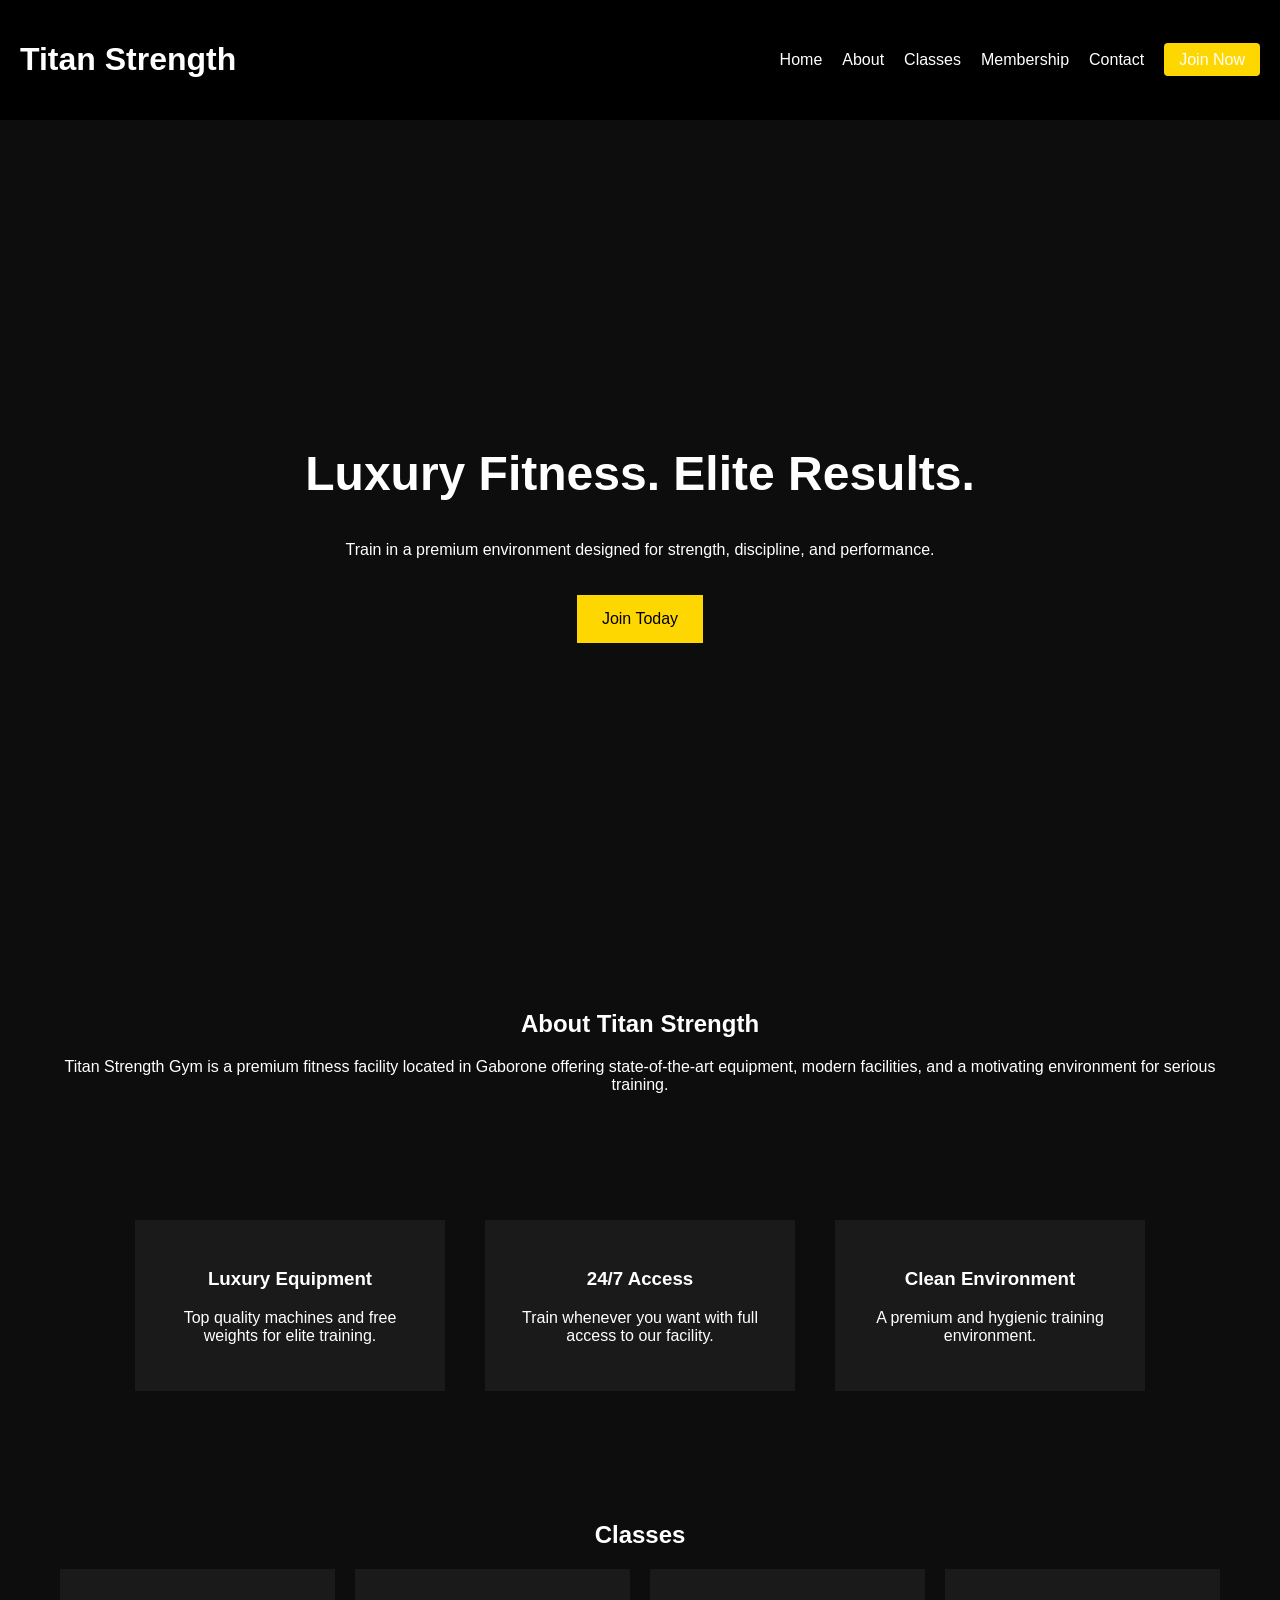
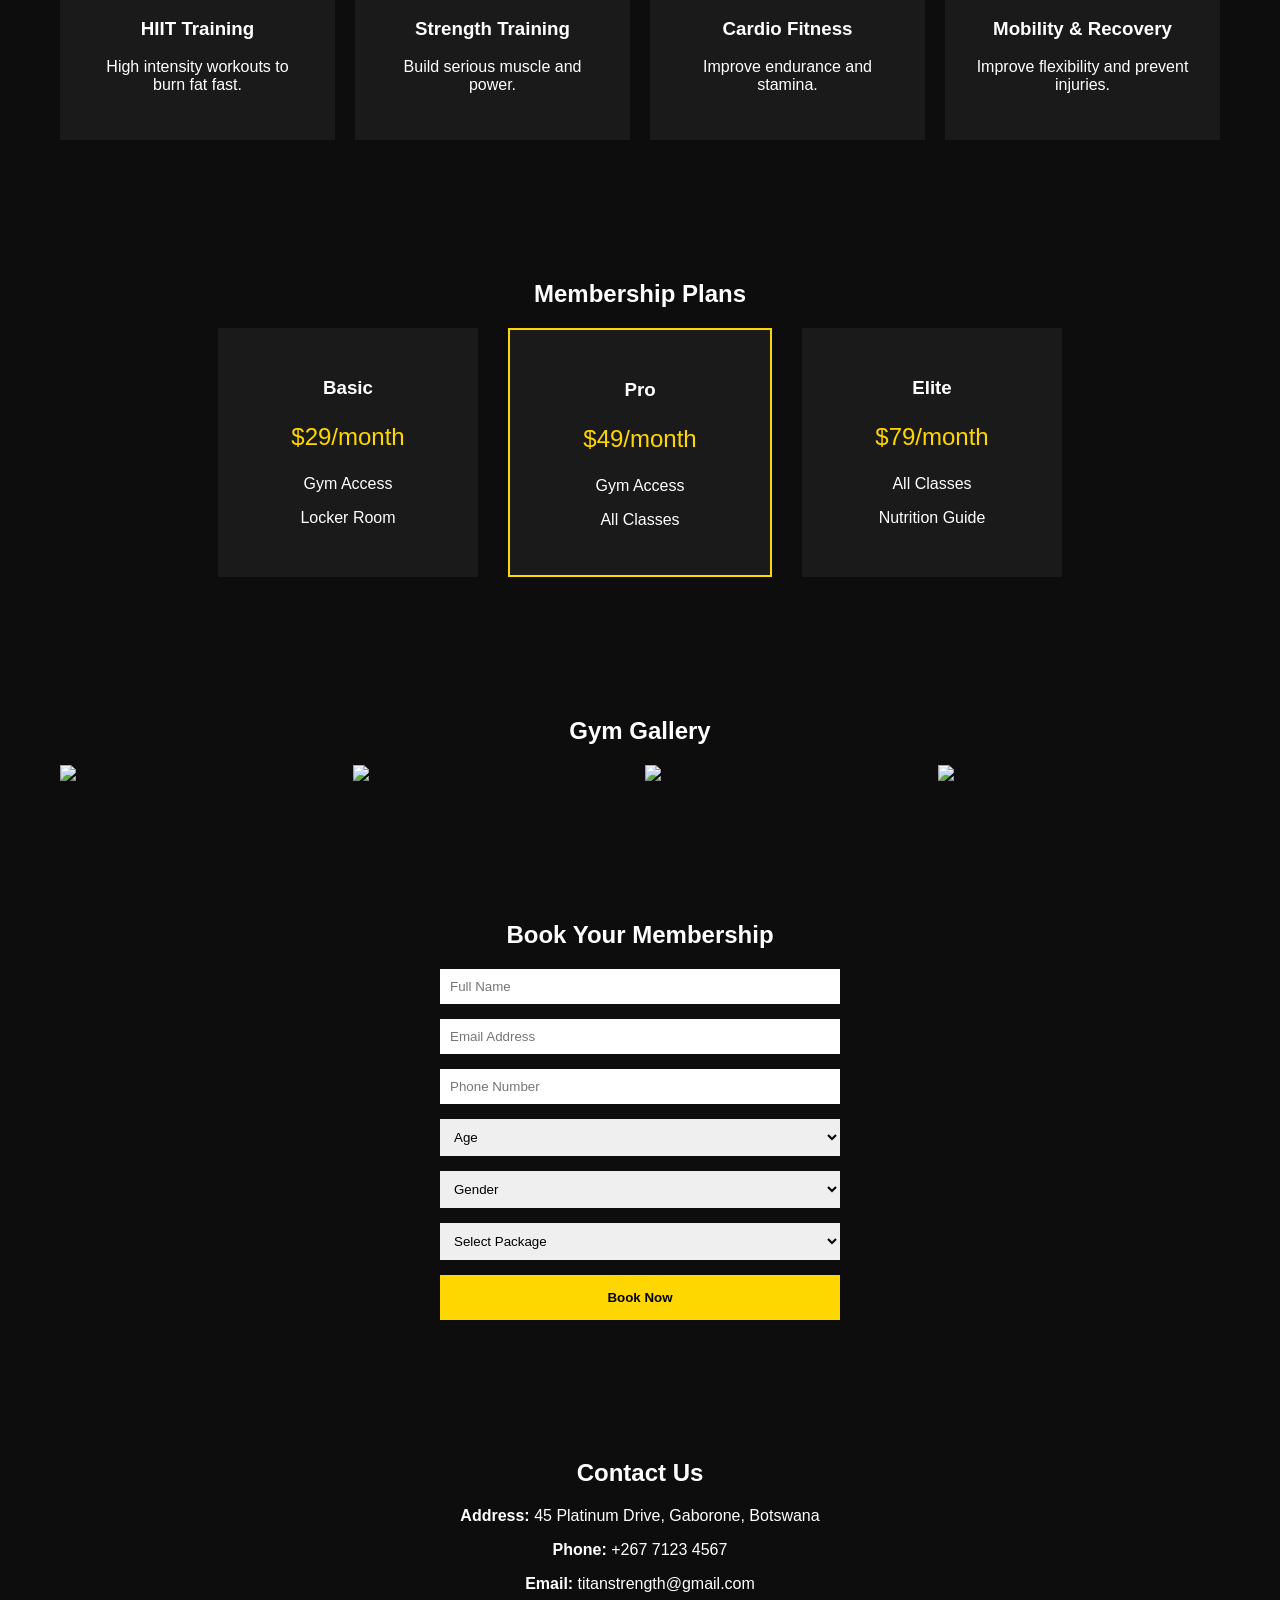
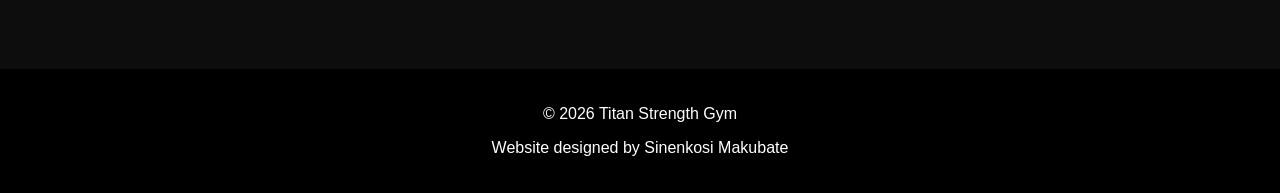
==== index.html @ 924242a6 "Add files via upload" ====
<!DOCTYPE html>
<html>
<head>
<title>Titan Strength Gym</title>
<link rel="stylesheet" href="style.css">
<meta name="viewport" content="width=device-width, initial-scale=1">
</head>

<body>

<header>
<div class="nav">
<h1>Titan Strength</h1>

<ul>
<li><a href="#">Home</a></li>
<li><a href="#about">About</a></li>
<li><a href="#classes">Classes</a></li>
<li><a href="#membership">Membership</a></li>
<li><a href="#contact">Contact</a></li>
<li><a class="join-btn" href="#booking">Join Now</a></li>
</ul>
</div>
</header>

<section class="hero">
<div class="hero-text">
<h2>Luxury Fitness. Elite Results.</h2>
<p>Train in a premium environment designed for strength, discipline, and performance.</p>
<a href="#booking" class="hero-btn">Join Today</a>
</div>
</section>

<section id="about" class="about">
<h2>About Titan Strength</h2>
<p>
Titan Strength Gym is a premium fitness facility located in Gaborone offering
state-of-the-art equipment, modern facilities, and a motivating environment
for serious training.
</p>
</section>

<section class="features">
<div class="feature">
<h3>Luxury Equipment</h3>
<p>Top quality machines and free weights for elite training.</p>
</div>

<div class="feature">
<h3>24/7 Access</h3>
<p>Train whenever you want with full access to our facility.</p>
</div>

<div class="feature">
<h3>Clean Environment</h3>
<p>A premium and hygienic training environment.</p>
</div>
</section>

<section id="classes" class="classes">
<h2>Classes</h2>

<div class="class-grid">
<div class="class-card">
<h3>HIIT Training</h3>
<p>High intensity workouts to burn fat fast.</p>
</div>

<div class="class-card">
<h3>Strength Training</h3>
<p>Build serious muscle and power.</p>
</div>

<div class="class-card">
<h3>Cardio Fitness</h3>
<p>Improve endurance and stamina.</p>
</div>

<div class="class-card">
<h3>Mobility & Recovery</h3>
<p>Improve flexibility and prevent injuries.</p>
</div>
</div>
</section>

<section id="membership" class="membership">
<h2>Membership Plans</h2>

<div class="pricing">

<div class="plan">
<h3>Basic</h3>
<p class="price">$29/month</p>
<p>Gym Access</p>
<p>Locker Room</p>
</div>

<div class="plan highlight">
<h3>Pro</h3>
<p class="price">$49/month</p>
<p>Gym Access</p>
<p>All Classes</p>
</div>

<div class="plan">
<h3>Elite</h3>
<p class="price">$79/month</p>
<p>All Classes</p>
<p>Nutrition Guide</p>
</div>

</div>
</section>

<section class="gallery">
<h2>Gym Gallery</h2>

<div class="gallery-grid">
<img src="https://images.unsplash.com/photo-1558611848-73f7eb4001a1">
<img src="https://images.unsplash.com/photo-1583454110551-21f2fa2afe61">
<img src="https://images.unsplash.com/photo-1517836357463-d25dfeac3438">
<img src="https://images.unsplash.com/photo-1571019613454-1cb2f99b2d8b">
</div>

</section>

<section id="booking" class="booking">

<h2>Book Your Membership</h2>

<form action="booking.html">

<input type="text" placeholder="Full Name" required>

<input type="email" placeholder="Email Address" required>

<input type="tel" placeholder="Phone Number" required>

<select required>
<option>Age</option>
<option>13</option>
<option>14</option>
<option>15</option>
<option>16</option>
<option>17</option>
<option>18</option>
<option>19</option>
<option>20</option>
<option>21</option>
<option>22</option>
<option>23</option>
<option>24</option>
<option>25+</option>
</select>

<select required>
<option>Gender</option>
<option>Male</option>
<option>Female</option>
<option>Other</option>
</select>

<select required>
<option>Select Package</option>
<option>Basic</option>
<option>Pro</option>
<option>Elite</option>
</select>

<button type="submit">Book Now</button>

</form>

</section>

<section id="contact" class="contact">

<h2>Contact Us</h2>

<p><strong>Address:</strong> 45 Platinum Drive, Gaborone, Botswana</p>
<p><strong>Phone:</strong> +267 7123 4567</p>
<p><strong>Email:</strong> titanstrength@gmail.com</p>

</section>

<footer>

<p>© 2026 Titan Strength Gym</p>
<p>Website designed by Sinenkosi Makubate</p>

</footer>

</body>
</html>
---- style.css ----
body{
margin:0;
font-family:Arial;
background:#0d0d0d;
color:white;
}

header{
background:black;
padding:20px;
position:sticky;
top:0;
}

.nav{
display:flex;
justify-content:space-between;
align-items:center;
}

.nav ul{
display:flex;
list-style:none;
}

.nav li{
margin-left:20px;
}

.nav a{
color:white;
text-decoration:none;
}

.join-btn{
background:gold;
padding:8px 15px;
color:black;
border-radius:4px;
}

.hero{
height:90vh;
background:url("https://images.unsplash.com/photo-1534438327276-14e5300c3a48") center/cover;
display:flex;
align-items:center;
justify-content:center;
text-align:center;
}

.hero h2{
font-size:48px;
}

.hero-btn{
background:gold;
color:black;
padding:15px 25px;
text-decoration:none;
display:inline-block;
margin-top:20px;
}

.about{
padding:60px;
text-align:center;
}

.features{
display:flex;
justify-content:center;
padding:50px;
gap:40px;
}

.feature{
background:#1a1a1a;
padding:30px;
width:250px;
text-align:center;
}

.classes{
padding:60px;
text-align:center;
}

.class-grid{
display:grid;
grid-template-columns:repeat(auto-fit,minmax(200px,1fr));
gap:20px;
}

.class-card{
background:#1a1a1a;
padding:30px;
}

.membership{
padding:60px;
text-align:center;
}

.pricing{
display:flex;
justify-content:center;
gap:30px;
}

.plan{
background:#1a1a1a;
padding:30px;
width:200px;
}

.highlight{
border:2px solid gold;
}

.price{
font-size:24px;
color:gold;
}

.gallery{
padding:60px;
text-align:center;
}

.gallery-grid{
display:grid;
grid-template-columns:repeat(auto-fit,minmax(200px,1fr));
gap:10px;
}

.gallery img{
width:100%;
}

.booking{
padding:60px;
text-align:center;
}

form{
max-width:400px;
margin:auto;
display:flex;
flex-direction:column;
gap:15px;
}

input, select{
padding:10px;
border:none;
}

button{
padding:15px;
background:gold;
border:none;
font-weight:bold;
cursor:pointer;
}

.contact{
padding:60px;
text-align:center;
}

footer{
background:black;
text-align:center;
padding:20px;
}

.confirmation{
text-align:center;
padding:100px;
}
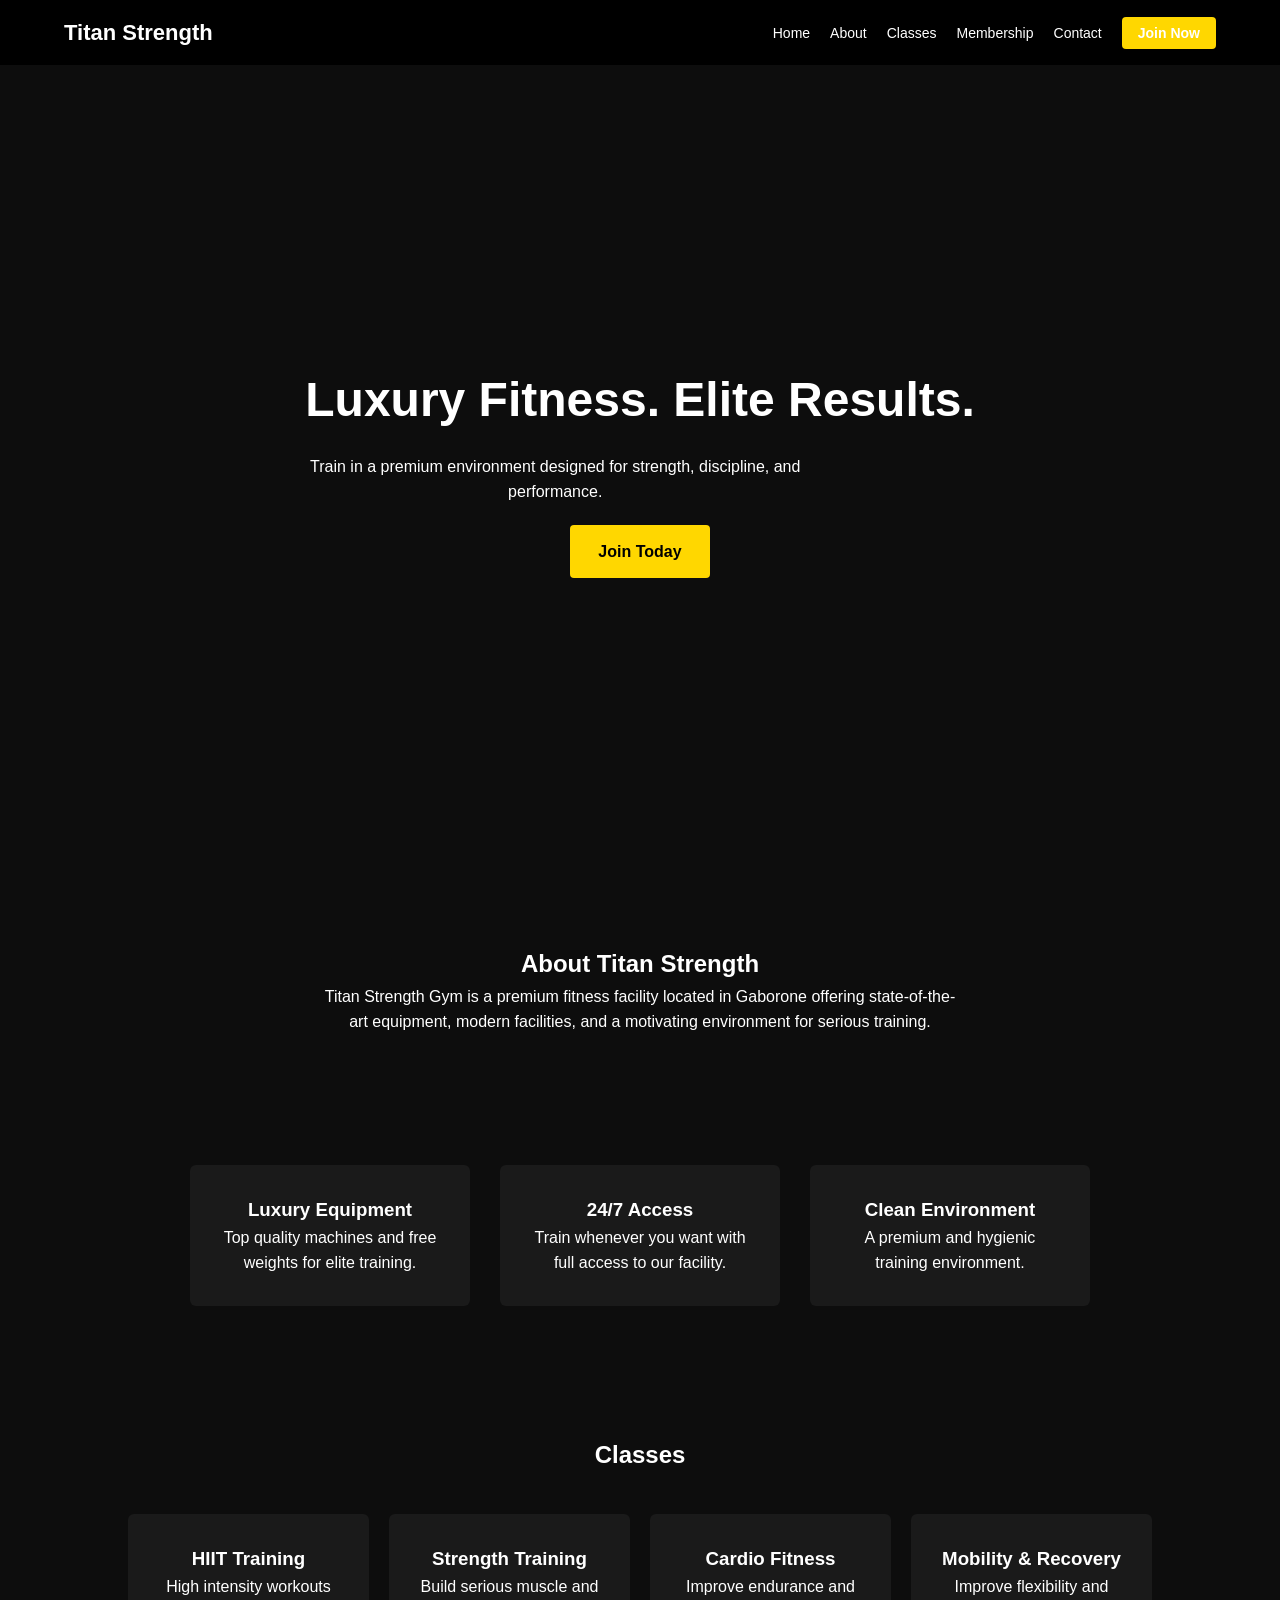
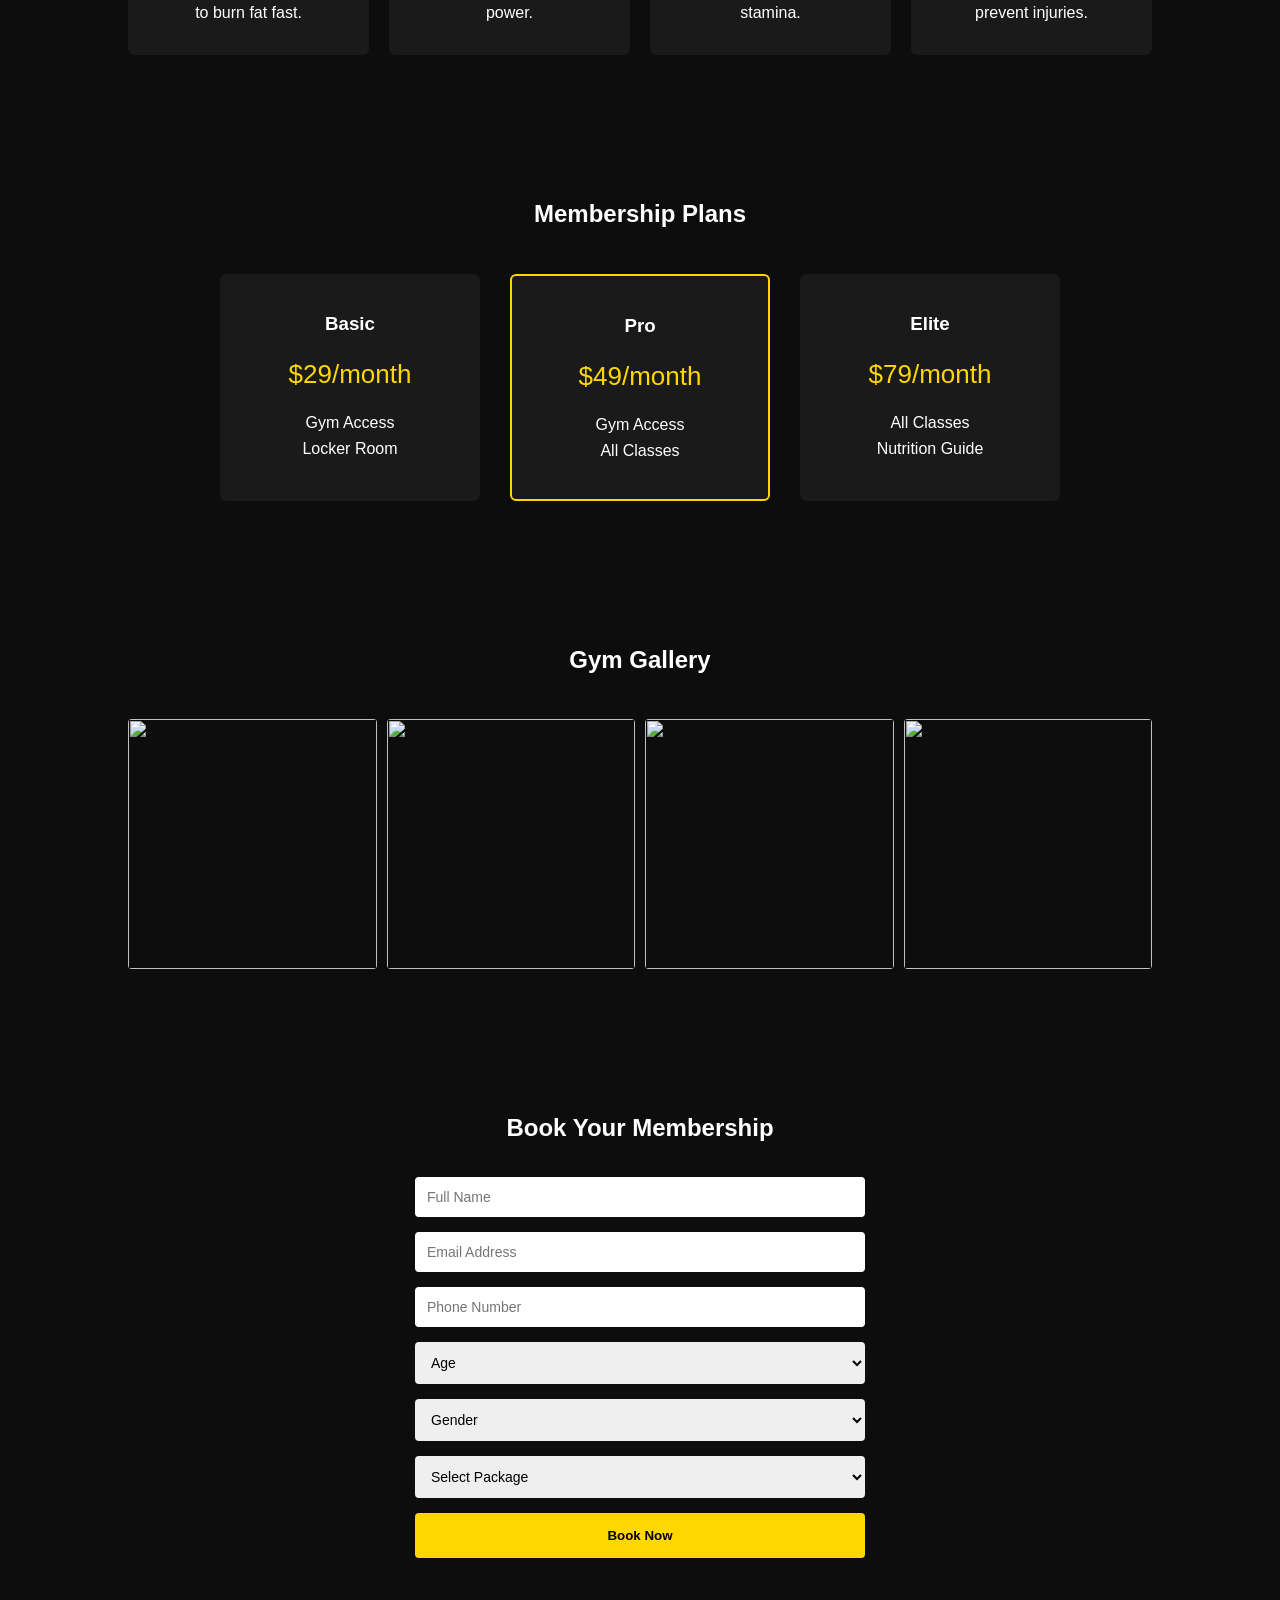
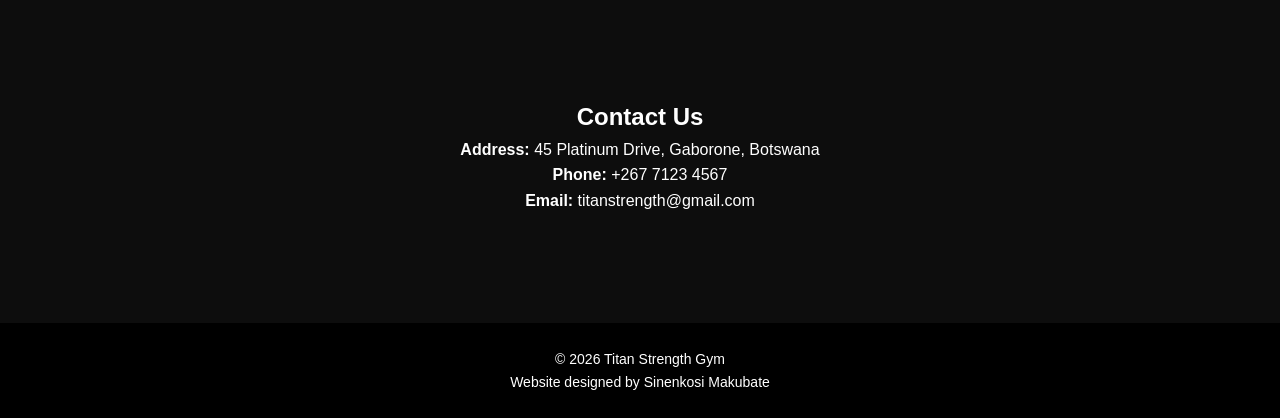
==== commit bcb55e71: "Fix HTML formatting and ensure proper structure" ====
--- a/index.html
+++ b/index.html
@@ -3,7 +3,7 @@
 <head>
 <title>Titan Strength Gym</title>
 <link rel="stylesheet" href="style.css">
-<meta name="viewport" content="width=device-width, initial-scale=1">
+<meta name="viewport" content="width=device-width, initial-scale=1.0">
 </head>
 
 <body>
@@ -191,4 +191,4 @@
 </footer>
 
 </body>
-</html>+</html>
--- a/style.css
+++ b/style.css
@@ -1,25 +1,40 @@
+*{
+box-sizing:border-box;
+margin:0;
+padding:0;
+}
+
 body{
-margin:0;
-font-family:Arial;
+font-family:Arial, sans-serif;
 background:#0d0d0d;
 color:white;
-}
+line-height:1.6;
+}
+
+/* NAVBAR */
 
 header{
 background:black;
-padding:20px;
+padding:15px 5%;
 position:sticky;
 top:0;
+z-index:1000;
 }
 
 .nav{
 display:flex;
 justify-content:space-between;
 align-items:center;
+flex-wrap:wrap;
+}
+
+.nav h1{
+font-size:22px;
 }
 
 .nav ul{
 display:flex;
+flex-wrap:wrap;
 list-style:none;
 }
 
@@ -30,87 +45,117 @@
 .nav a{
 color:white;
 text-decoration:none;
+font-size:14px;
 }
 
 .join-btn{
 background:gold;
-padding:8px 15px;
+padding:8px 16px;
+border-radius:4px;
 color:black;
-border-radius:4px;
-}
+font-weight:bold;
+}
+
+/* HERO */
 
 .hero{
 height:90vh;
-background:url("https://images.unsplash.com/photo-1534438327276-14e5300c3a48") center/cover;
+background:url("https://images.unsplash.com/photo-1534438327276-14e5300c3a48") center/cover no-repeat;
 display:flex;
 align-items:center;
 justify-content:center;
 text-align:center;
+padding:20px;
 }
 
 .hero h2{
 font-size:48px;
+max-width:700px;
+}
+
+.hero p{
+margin-top:15px;
+max-width:500px;
 }
 
 .hero-btn{
 background:gold;
 color:black;
-padding:15px 25px;
+padding:14px 28px;
 text-decoration:none;
 display:inline-block;
 margin-top:20px;
-}
+border-radius:4px;
+font-weight:bold;
+}
+
+/* ABOUT */
 
 .about{
-padding:60px;
-text-align:center;
-}
+padding:70px 10%;
+text-align:center;
+max-width:900px;
+margin:auto;
+}
+
+/* FEATURES */
 
 .features{
 display:flex;
+flex-wrap:wrap;
 justify-content:center;
-padding:50px;
-gap:40px;
+gap:30px;
+padding:60px 10%;
 }
 
 .feature{
 background:#1a1a1a;
 padding:30px;
-width:250px;
-text-align:center;
-}
+width:280px;
+text-align:center;
+border-radius:6px;
+}
+
+/* CLASSES */
 
 .classes{
-padding:60px;
+padding:70px 10%;
 text-align:center;
 }
 
 .class-grid{
 display:grid;
-grid-template-columns:repeat(auto-fit,minmax(200px,1fr));
+grid-template-columns:repeat(auto-fit,minmax(220px,1fr));
 gap:20px;
+margin-top:40px;
 }
 
 .class-card{
 background:#1a1a1a;
 padding:30px;
-}
+border-radius:6px;
+}
+
+/* MEMBERSHIP */
 
 .membership{
-padding:60px;
+padding:70px 10%;
 text-align:center;
 }
 
 .pricing{
 display:flex;
+flex-wrap:wrap;
 justify-content:center;
 gap:30px;
+margin-top:40px;
 }
 
 .plan{
 background:#1a1a1a;
-padding:30px;
-width:200px;
+padding:35px;
+width:260px;
+border-radius:6px;
 }
 
 .highlight{
@@ -118,12 +163,15 @@
 }
 
 .price{
-font-size:24px;
+font-size:26px;
 color:gold;
-}
+margin:15px 0;
+}
+
+/* GALLERY */
 
 .gallery{
-padding:60px;
+padding:70px 10%;
 text-align:center;
 }
 
@@ -131,50 +179,147 @@
 display:grid;
 grid-template-columns:repeat(auto-fit,minmax(200px,1fr));
 gap:10px;
+margin-top:40px;
 }
 
 .gallery img{
 width:100%;
-}
+height:250px;
+object-fit:cover;
+border-radius:4px;
+}
+
+/* BOOKING FORM */
 
 .booking{
-padding:60px;
+padding:70px 10%;
 text-align:center;
 }
 
 form{
-max-width:400px;
+max-width:450px;
 margin:auto;
 display:flex;
 flex-direction:column;
 gap:15px;
+margin-top:30px;
 }
 
 input, select{
-padding:10px;
+padding:12px;
 border:none;
+border-radius:4px;
+font-size:14px;
 }
 
 button{
 padding:15px;
 background:gold;
 border:none;
+border-radius:4px;
 font-weight:bold;
 cursor:pointer;
 }
 
+button:hover{
+opacity:0.9;
+}
+
+/* CONTACT */
+
 .contact{
-padding:60px;
-text-align:center;
-}
+padding:70px 10%;
+text-align:center;
+}
+
+/* FOOTER */
 
 footer{
 background:black;
 text-align:center;
-padding:20px;
-}
+padding:25px;
+margin-top:40px;
+font-size:14px;
+}
+
+/* CONFIRMATION PAGE */
 
 .confirmation{
 text-align:center;
-padding:100px;
-}+padding:120px 20px;
+max-width:600px;
+margin:auto;
+}
+
+.confirmation h1{
+margin-bottom:20px;
+}
+
+/* RESPONSIVE DESIGN */
+
+@media (max-width:900px){
+
+.hero h2{
+font-size:36px;
+}
+
+.nav ul{
+margin-top:10px;
+}
+
+}
+
+@media (max-width:600px){
+
+.hero{
+height:80vh;
+}
+
+.hero h2{
+font-size:28px;
+}
+
+.hero p{
+font-size:14px;
+}
+
+.nav{
+flex-direction:column;
+align-items:flex-start;
+}
+
+.nav ul{
+flex-direction:column;
+width:100%;
+}
+
+.nav li{
+margin:10px 0;
+}
+
+.features{
+padding:50px 5%;
+}
+
+.classes{
+padding:50px 5%;
+}
+
+.membership{
+padding:50px 5%;
+}
+
+.gallery{
+padding:50px 5%;
+}
+
+.booking{
+padding:50px 5%;
+}
+
+.contact{
+padding:50px 5%;
+}
+
+}
+
